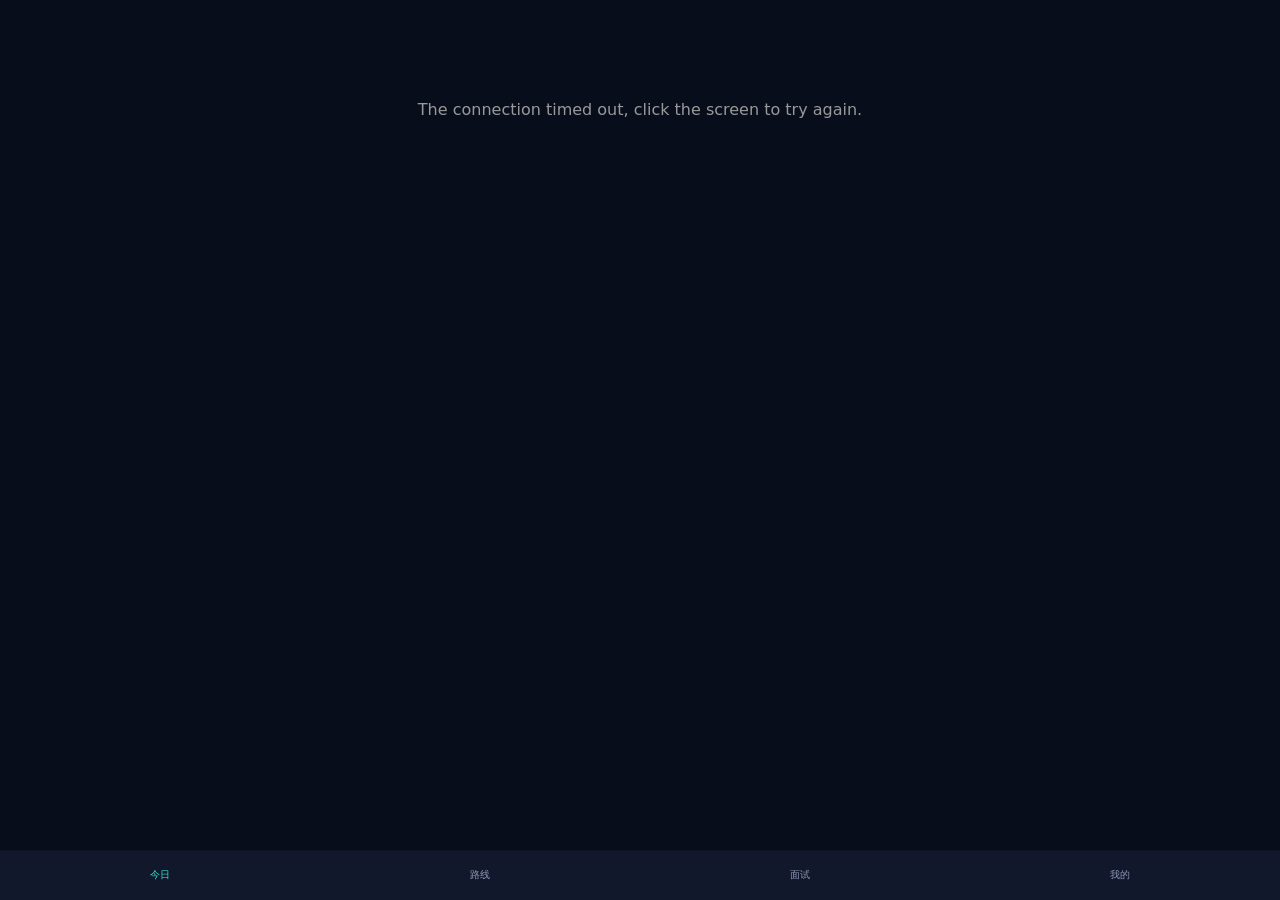
==== index.html @ 215609a8 "Add files via upload" ====
<!doctype html>
<html lang="zh-CN">
<head>
  <link rel="stylesheet" href="./assets/uni.9848b6a9.css">

  <meta charset="UTF-8" />
  <meta name="viewport" content="width=device-width,initial-scale=1,viewport-fit=cover" />
  <meta name="theme-color" content="#080d1b" />
  <meta name="apple-mobile-web-app-capable" content="yes" />
  <meta name="apple-mobile-web-app-status-bar-style" content="black-translucent" />
  <meta name="apple-mobile-web-app-title" content="RiskQuest" />
  <link rel="manifest" href="./manifest.webmanifest" />
  <link rel="apple-touch-icon" href="./icons/icon-192.svg" />
  <title>RiskQuest 风控求职训练营</title>
  <script type="module" crossorigin src="./assets/index-y1CuYjRy.js"></script>
  <link rel="stylesheet" crossorigin href="./assets/index-BCGZ7Hfs.css">
</head>
<body><div id="app"></div></body>
</html>
---- assets/uni.9848b6a9.css ----
uni-button{position:relative;display:block;margin-left:auto;margin-right:auto;padding-left:14px;padding-right:14px;box-sizing:border-box;font-size:18px;text-align:center;text-decoration:none;line-height:2.55555556;border-radius:5px;-webkit-tap-highlight-color:transparent;overflow:hidden;color:#000;background-color:#f8f8f8;cursor:pointer}uni-button[hidden]{display:none!important}uni-button:after{content:" ";width:200%;height:200%;position:absolute;top:0;left:0;border:1px solid rgba(0,0,0,.2);transform:scale(.5);transform-origin:0 0;box-sizing:border-box;border-radius:10px}uni-button[native]{padding-left:0;padding-right:0}uni-button[native] .uni-button-cover-view-wrapper{border:inherit;border-color:inherit;border-radius:inherit;background-color:inherit}uni-button[native] .uni-button-cover-view-inner{padding-left:14px;padding-right:14px}uni-button uni-cover-view{line-height:inherit;white-space:inherit}uni-button[type=default]{color:#000;background-color:#f8f8f8}uni-button[type=primary]{color:#fff;background-color:#007aff}uni-button[type=warn]{color:#fff;background-color:#e64340}uni-button[disabled]{color:rgba(255,255,255,.6);cursor:not-allowed}uni-button[disabled][type=default],uni-button[disabled]:not([type]){color:rgba(0,0,0,.3);background-color:#f7f7f7}uni-button[disabled][type=primary]{background-color:rgba(0,122,255,.6)}uni-button[disabled][type=warn]{background-color:#ec8b89}uni-button[type=primary][plain]{color:#007aff;border:1px solid #007aff;background-color:transparent}uni-button[type=primary][plain][disabled]{color:rgba(0,0,0,.2);border-color:rgba(0,0,0,.2)}uni-button[type=primary][plain]:after{border-width:0}uni-button[type=default][plain]{color:#353535;border:1px solid #353535;background-color:transparent}uni-button[type=default][plain][disabled]{color:rgba(0,0,0,.2);border-color:rgba(0,0,0,.2)}uni-button[type=default][plain]:after{border-width:0}uni-button[plain]{color:#353535;border:1px solid #353535;background-color:transparent}uni-button[plain][disabled]{color:rgba(0,0,0,.2);border-color:rgba(0,0,0,.2)}uni-button[plain]:after{border-width:0}uni-button[plain][native] .uni-button-cover-view-inner{padding:0}uni-button[type=warn][plain]{color:#e64340;border:1px solid #e64340;background-color:transparent}uni-button[type=warn][plain][disabled]{color:rgba(0,0,0,.2);border-color:rgba(0,0,0,.2)}uni-button[type=warn][plain]:after{border-width:0}uni-button[size=mini]{display:inline-block;line-height:2.3;font-size:13px;padding:0 1.34em}uni-button[size=mini][native]{padding:0}uni-button[size=mini][native] .uni-button-cover-view-inner{padding:0 1.34em}uni-button[loading]:not([disabled]){cursor:progress}uni-button[loading]:before{content:" ";display:inline-block;width:18px;height:18px;vertical-align:middle;animation:uni-loading 1s steps(12,end) infinite;background-size:100%}uni-button[loading][type=primary]{color:rgba(255,255,255,.6);background-color:#0062cc}uni-button[loading][type=primary][plain]{color:#007aff;background-color:transparent}uni-button[loading][type=default]{color:rgba(0,0,0,.6);background-color:#dedede}uni-button[loading][type=default][plain]{color:#353535;background-color:transparent}uni-button[loading][type=warn]{color:rgba(255,255,255,.6);background-color:#ce3c39}uni-button[loading][type=warn][plain]{color:#e64340;background-color:transparent}uni-button[loading][native]:before{content:none}.button-hover{color:rgba(0,0,0,.6);background-color:#dedede}.button-hover[plain]{color:rgba(53,53,53,.6);border-color:rgba(53,53,53,.6);background-color:transparent}.button-hover[type=primary]{color:rgba(255,255,255,.6);background-color:#0062cc}.button-hover[type=primary][plain]{color:rgba(0,122,255,.6);border-color:rgba(0,122,255,.6);background-color:transparent}.button-hover[type=default]{color:rgba(0,0,0,.6);background-color:#dedede}.button-hover[type=default][plain]{color:rgba(53,53,53,.6);border-color:rgba(53,53,53,.6);background-color:transparent}.button-hover[type=warn]{color:rgba(255,255,255,.6);background-color:#ce3c39}.button-hover[type=warn][plain]{color:rgba(230,67,64,.6);border-color:rgba(230,67,64,.6);background-color:transparent}.uni-scroll-view-refresher{position:relative;overflow:hidden;flex-shrink:0}.uni-scroll-view-refresher-container{position:absolute;width:100%;bottom:0;display:flex;flex-direction:column-reverse}.uni-scroll-view-refresh{position:absolute;top:0;left:0;right:0;bottom:0;display:flex;flex-direction:row;justify-content:center;align-items:center}.uni-scroll-view-refresh-inner{display:flex;align-items:center;justify-content:center;line-height:0;width:40px;height:40px;border-radius:50%;background-color:#fff;box-shadow:0 1px 6px rgba(0,0,0,.118),0 1px 4px rgba(0,0,0,.118)}.uni-scroll-view-refresh__spinner{transform-origin:center center;animation:uni-scroll-view-refresh-rotate 2s linear infinite}.uni-scroll-view-refresh__spinner>circle{stroke:currentColor;stroke-linecap:round;animation:uni-scroll-view-refresh-dash 2s linear infinite}@keyframes uni-scroll-view-refresh-rotate{0%{transform:rotate(0)}to{transform:rotate(360deg)}}@keyframes uni-scroll-view-refresh-dash{0%{stroke-dasharray:1,200;stroke-dashoffset:0}50%{stroke-dasharray:89,200;stroke-dashoffset:-35px}to{stroke-dasharray:89,200;stroke-dashoffset:-124px}}@keyframes once-show{0%{top:0}}uni-resize-sensor,uni-resize-sensor>div{position:absolute;left:0;top:0;right:0;bottom:0;overflow:hidden}uni-resize-sensor{display:block;z-index:-1;visibility:hidden;animation:once-show 1ms}uni-resize-sensor>div>div{position:absolute;left:0;top:0}uni-resize-sensor>div:first-child>div{width:100000px;height:100000px}uni-resize-sensor>div:last-child>div{width:200%;height:200%}uni-scroll-view{display:block;width:100%}uni-scroll-view[hidden]{display:none}.uni-scroll-view{position:relative;-webkit-overflow-scrolling:touch;width:100%;height:100%;max-height:inherit}.uni-scroll-view-scrollbar-hidden::-webkit-scrollbar{display:none}.uni-scroll-view-scrollbar-hidden{-moz-scrollbars:none;scrollbar-width:none}.uni-scroll-view-content{width:100%;height:100%}uni-text[selectable]{cursor:auto;-webkit-user-select:text;user-select:text}uni-text{white-space:pre-line}uni-textarea{width:300px;height:150px;display:block;position:relative;font-size:16px;line-height:normal;white-space:pre-wrap;word-break:break-all}uni-textarea[hidden]{display:none}.uni-textarea-wrapper,.uni-textarea-placeholder,.uni-textarea-line,.uni-textarea-compute,.uni-textarea-textarea{outline:none;border:none;padding:0;margin:0;text-decoration:inherit}.uni-textarea-wrapper{display:block;position:relative;width:100%;height:100%;min-height:inherit;overflow-y:hidden}.uni-textarea-placeholder,.uni-textarea-line,.uni-textarea-compute,.uni-textarea-textarea{position:absolute;width:100%;height:100%;left:0;top:0;white-space:inherit;word-break:inherit}.uni-textarea-placeholder{color:gray;overflow:hidden}.uni-textarea-line,.uni-textarea-compute{visibility:hidden;height:auto}.uni-textarea-line{width:1em}.uni-textarea-textarea{resize:none;background:none;color:inherit;opacity:1;font:inherit;line-height:inherit;letter-spacing:inherit;text-align:inherit;text-indent:inherit;text-transform:inherit;text-shadow:inherit}.uni-textarea-textarea-fix-margin{width:auto;right:0;margin:0 -3px}.uni-textarea-textarea:disabled{-webkit-text-fill-color:currentcolor}uni-view{display:block}uni-view[hidden]{display:none}uni-toast{position:fixed;top:0;right:0;bottom:0;left:0;z-index:999;display:block;box-sizing:border-box;pointer-events:none;font-size:16px}.uni-sample-toast{position:fixed;z-index:999;top:50%;left:50%;transform:translate(-50%,-50%);text-align:center;max-width:80%}.uni-simple-toast__text{display:inline-block;vertical-align:middle;color:#fff;background-color:rgba(17,17,17,.7);padding:10px 20px;border-radius:5px;font-size:13px;text-align:center;max-width:100%;word-break:break-all;white-space:normal}uni-toast .uni-mask{pointer-events:auto}.uni-toast{position:fixed;z-index:999;width:8em;top:50%;left:50%;transform:translate(-50%,-50%);background:rgba(17,17,17,.7);text-align:center;border-radius:5px;color:#fff}.uni-toast *{box-sizing:border-box}.uni-toast__icon{margin:20px 0 0;width:38px!important;height:38px!important;vertical-align:baseline!important}.uni-icon_toast{margin:15px 0 0}.uni-icon_toast.uni-icon-success-no-circle:before{color:#fff;font-size:55px}.uni-icon_toast.uni-loading{margin:20px 0 0;width:38px;height:38px;vertical-align:baseline}.uni-toast__content{margin:0 0 15px}
---- assets/index-BCGZ7Hfs.css ----
*{margin:0;-webkit-tap-highlight-color:transparent}html,body{-webkit-user-select:none;-moz-user-select:none;user-select:none;width:100%;height:100%}body{overflow-x:hidden;font-size:16px}uni-app,uni-page,uni-page-wrapper,uni-page-body{display:block;box-sizing:border-box;width:100%}uni-page-wrapper{position:relative}#app,uni-app,uni-page,uni-page-wrapper{height:100%}.uni-mask{position:fixed;z-index:999;top:0;right:0;left:0;bottom:0;background:rgba(0,0,0,.5)}.uni-fade-enter-active,.uni-fade-leave-active{transition-duration:.25s;transition-property:opacity;transition-timing-function:ease}.uni-fade-enter-from,.uni-fade-leave-active{opacity:0}.uni-loading,uni-button[loading]:before{background-color:transparent;background-image:url(data:image/svg+xml;base64,\ [base64]);background-repeat:no-repeat}.uni-loading{width:20px;height:20px;display:inline-block;vertical-align:middle;animation:uni-loading 1s steps(12,end) infinite;background-size:100%}@keyframes uni-loading{0%{transform:rotate3d(0,0,1,0)}to{transform:rotate3d(0,0,1,360deg)}}html{--primary-color: #007aff;--UI-BG: #fff;--UI-BG-1: #f7f7f7;--UI-BG-2: #fff;--UI-BG-3: #f7f7f7;--UI-BG-4: #4c4c4c;--UI-BG-5: #fff;--UI-FG: #000;--UI-FG-0: rgba(0, 0, 0, .9);--UI-FG-HALF: rgba(0, 0, 0, .9);--UI-FG-1: rgba(0, 0, 0, .5);--UI-FG-2: rgba(0, 0, 0, .3);--UI-FG-3: rgba(0, 0, 0, .1)}uni-page[data-type] uni-page-body{background-color:transparent}body:after{position:fixed;content:"";left:-1000px;top:-1000px;animation:shadow-preload .1s;animation-delay:3s}@keyframes shadow-preload{0%{background-image:url(https://cdn.dcloud.net.cn/img/shadow-grey.png)}to{background-image:url(https://cdn.dcloud.net.cn/img/shadow-grey.png)}}.uni-async-error{position:absolute;left:0;right:0;top:0;bottom:0;color:#999;padding:100px 10px;text-align:center}.uni-async-loading{box-sizing:border-box;width:100%;padding:50px;text-align:center}.uni-async-loading .uni-loading{width:30px;height:30px}uni-page-head{display:block;box-sizing:border-box}.uni-page-head{position:fixed;left:var(--window-left);right:var(--window-right);height:44px;height:calc(44px + constant(safe-area-inset-top));height:calc(44px + env(safe-area-inset-top));padding:7px 3px;padding-top:calc(7px + constant(safe-area-inset-top));padding-top:calc(7px + env(safe-area-inset-top));display:flex;overflow:hidden;justify-content:space-between;box-sizing:border-box;z-index:998;color:#fff;background-color:#000;transition-property:all}.uni-page-head *{box-sizing:border-box}.uni-page-head .uni-btn-icon{overflow:hidden;min-width:1em;font-style:normal}.uni-page-head-titlePenetrate,.uni-page-head-titlePenetrate .uni-page-head-bd,.uni-page-head-titlePenetrate .uni-page-head-bd *{pointer-events:none}.uni-page-head-titlePenetrate *{pointer-events:auto}.uni-page-head.uni-page-head-transparent .uni-page-head-ft>div{justify-content:center}.uni-page-head~.uni-placeholder{width:100%;height:44px;height:calc(44px + constant(safe-area-inset-top));height:calc(44px + env(safe-area-inset-top))}.uni-placeholder-titlePenetrate{pointer-events:none}.uni-page-head-hd{display:flex;align-items:center;font-size:16px}.uni-page-head-bd{position:absolute;left:70px;right:70px;min-width:0;-webkit-user-select:auto;-moz-user-select:auto;user-select:auto}.uni-page-head-btn{position:relative;width:auto;margin:0 2px;word-break:keep-all;white-space:pre;cursor:pointer;font-size:0px}.uni-page-head-transparent .uni-page-head-btn{display:flex;align-items:center;width:32px;height:32px;border-radius:50%;background-color:rgba(0,0,0,.5)}.uni-page-head-btn-red-dot:after{content:attr(badge-text);position:absolute;right:0;top:0;background-color:red;color:#fff;width:18px;height:18px;line-height:18px;border-radius:18px;overflow:hidden;transform:scale(.5) translate(40%,-40%);transform-origin:100% 0}.uni-page-head-btn-red-dot[badge-text]:after{font-size:12px;width:auto;min-width:18px;max-width:42px;text-align:center;padding:0 3px;transform:scale(.7) translate(40%,-40%)}.uni-page-head-btn-select svg{vertical-align:middle;margin-left:2px;transform:rotate(270deg) scale(.8)}.uni-page-head-search{position:relative;display:flex;flex:1;margin:0 2px;line-height:30px;font-size:15px}.uni-page-head-search-input{width:100%;height:100%;padding-left:34px;text-align:left}.uni-page-head-search-input .uni-input-input:disabled{pointer-events:none}.uni-page-head-search-placeholder{position:absolute;max-width:100%;height:100%;padding-left:34px;overflow:hidden;word-break:keep-all;white-space:pre}.uni-page-head-search-placeholder-right{right:0}.uni-page-head-search-placeholder-center{left:50%;transform:translate(-50%)}.uni-page-head-search-icon{position:absolute;top:0;left:2px;width:30px;height:30px;display:flex;justify-content:center;align-items:center}.uni-page-head-ft{display:flex;align-items:center;flex-direction:row-reverse;font-size:13px}.uni-page-head__title{font-weight:700;font-size:16px;line-height:30px;text-align:center;overflow:hidden;white-space:nowrap;text-overflow:ellipsis}.uni-page-head__title .uni-loading{width:16px;height:16px;margin-top:-3px}.uni-page-head__title .uni-page-head__title_image{width:auto;height:26px;vertical-align:middle}.uni-page-head-shadow{overflow:visible}.uni-page-head-shadow:after{content:"";position:absolute;left:0;right:0;top:100%;height:5px;background-size:100% 100%}uni-page-head[uni-page-head-type=default]~uni-page-wrapper{height:calc(100% - 44px);height:calc(100% - 44px - constant(safe-area-inset-top));height:calc(100% - 44px - env(safe-area-inset-top))}.uni-page-head-shadow-grey:after{background-image:url(https://cdn.dcloud.net.cn/img/shadow-grey.png)}.uni-page-head-shadow-blue:after{background-image:url(https://cdn.dcloud.net.cn/img/shadow-blue.png)}.uni-page-head-shadow-green:after{background-image:url(https://cdn.dcloud.net.cn/img/shadow-green.png)}.uni-page-head-shadow-orange:after{background-image:url(https://cdn.dcloud.net.cn/img/shadow-orange.png)}.uni-page-head-shadow-red:after{background-image:url(https://cdn.dcloud.net.cn/img/shadow-red.png)}.uni-page-head-shadow-yellow:after{background-image:url(https://cdn.dcloud.net.cn/img/shadow-yellow.png)}uni-tabbar{display:block;box-sizing:border-box;width:100%;z-index:998}.uni-tabbar{display:flex;z-index:998;box-sizing:border-box}.uni-tabbar-top,.uni-tabbar-bottom,.uni-tabbar-top .uni-tabbar,.uni-tabbar-bottom .uni-tabbar{position:fixed;left:var(--window-left);right:var(--window-right)}.uni-app--showlayout+.uni-tabbar-top,.uni-app--showlayout+.uni-tabbar-bottom,.uni-app--showlayout+.uni-tabbar-top .uni-tabbar,.uni-app--showlayout+.uni-tabbar-bottom .uni-tabbar{left:var(--window-margin);right:var(--window-margin)}.uni-tabbar-bottom .uni-tabbar{bottom:0;padding-bottom:0;padding-bottom:constant(safe-area-inset-bottom);padding-bottom:env(safe-area-inset-bottom)}.uni-tabbar~.uni-placeholder{width:100%;margin-bottom:0;margin-bottom:constant(safe-area-inset-bottom);margin-bottom:env(safe-area-inset-bottom)}.uni-tabbar *{box-sizing:border-box}.uni-tabbar__item{display:flex;justify-content:center;align-items:center;flex-direction:column;flex:1;font-size:0;text-align:center;-webkit-tap-highlight-color:rgba(0,0,0,0)}.uni-tabbar__bd{position:relative;display:flex;flex-direction:column;align-items:center;justify-content:center;cursor:pointer}.uni-tabbar__icon{position:relative;display:inline-block;margin-top:5px}.uni-tabbar__icon.uni-tabbar__icon__diff{margin-top:0;width:34px;height:34px}.uni-tabbar__icon img{width:100%;height:100%}.uni-tabbar__iconfont{font-family:UniTabbarIconFont}.uni-tabbar__label{position:relative;text-align:center;font-size:10px}.uni-tabbar-border{position:absolute;left:0;top:0;width:100%;height:1px;transform:scaleY(.5)}.uni-tabbar__reddot{position:absolute;top:2px;right:0;width:12px;height:12px;border-radius:50%;background-color:#f43530;color:#fff;transform:translate(40%)}.uni-tabbar__badge{width:auto;height:16px;line-height:16px;border-radius:16px;min-width:16px;padding:0 2px;font-size:12px;text-align:center;white-space:nowrap}.uni-tabbar__mid{display:flex;justify-content:center;position:absolute;bottom:0;background-size:100% 100%}.uni-app--showtabbar uni-page-wrapper{display:block;height:calc(100% - var(--tab-bar-height));height:calc(100% - var(--tab-bar-height) - constant(safe-area-inset-bottom));height:calc(100% - var(--tab-bar-height) - env(safe-area-inset-bottom))}uni-page[data-type] uni-page-wrapper{height:100%}.uni-app--showtabbar uni-page-wrapper:after{content:"";display:block;width:100%;height:var(--tab-bar-height);height:calc(var(--tab-bar-height) + constant(safe-area-inset-bottom));height:calc(var(--tab-bar-height) + env(safe-area-inset-bottom))}.uni-app--showtabbar uni-page-head[uni-page-head-type=default]~uni-page-wrapper{height:calc(100% - 44px - var(--tab-bar-height));height:calc(100% - 44px - constant(safe-area-inset-top) - var(--tab-bar-height) - constant(safe-area-inset-bottom));height:calc(100% - 44px - env(safe-area-inset-top) - var(--tab-bar-height) - env(safe-area-inset-bottom))}uni-page-body{background:#080d1b;color:#f5f7ff;font-family:system-ui,-apple-system,PingFang SC,sans-serif}body{background:#080d1b}.page{min-height:100vh;padding:1rem .875rem 5rem;background:radial-gradient(circle at 90% 0,rgba(89,123,255,.2),transparent 35%),#080d1b}.safe-top{height:env(safe-area-inset-top)}.eyebrow{font-size:.625rem;letter-spacing:.09375rem;color:#35e6d2;font-weight:700}.title{font-size:1.625rem;line-height:1.18;font-weight:800;margin:.5625rem 0}.muted{color:#8f9ab8;font-size:.75rem;line-height:1.7}.card{background:#11182b;border:1px solid rgba(255,255,255,.08);border-radius:1rem;padding:.9375rem}.btn{height:2.75rem;line-height:2.75rem;border-radius:.75rem;background:#35e6d2;color:#071218;font-size:.875rem;font-weight:800;border:0}.btn:after{border:0}.btn.secondary{background:#1a233a;color:#fff}.row{display:flex;align-items:center}.between{justify-content:space-between}.pill{display:inline-flex;padding:.25rem .5rem;border-radius:3.09375rem;background:rgba(53,230,210,.1);color:#35e6d2;font-size:.59375rem}.progress{height:.28125rem;background:#263049;border-radius:.625rem;overflow:hidden}.progress uni-view{height:100%;background:linear-gradient(90deg,#597bff,#35e6d2)}
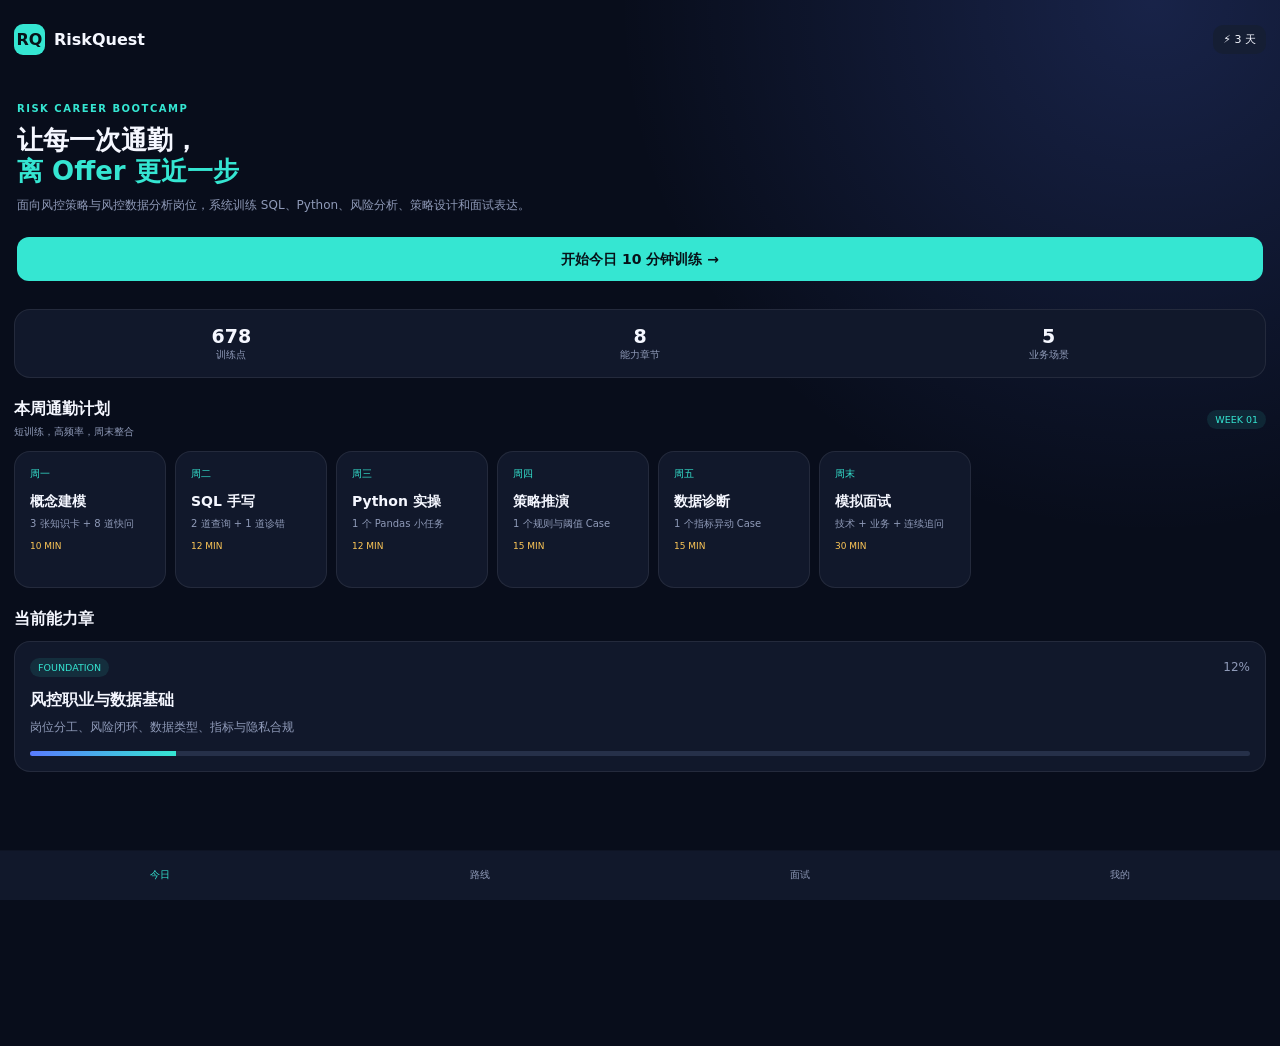
==== commit 212c5fdf: "Add files via upload" ====
--- a/index.html
+++ b/index.html
@@ -1,8 +1,6 @@
 <!doctype html>
 <html lang="zh-CN">
 <head>
-  <link rel="stylesheet" href="./assets/uni.9848b6a9.css">
-
   <meta charset="UTF-8" />
   <meta name="viewport" content="width=device-width,initial-scale=1,viewport-fit=cover" />
   <meta name="theme-color" content="#080d1b" />
@@ -12,8 +10,8 @@
   <link rel="manifest" href="./manifest.webmanifest" />
   <link rel="apple-touch-icon" href="./icons/icon-192.svg" />
   <title>RiskQuest 风控求职训练营</title>
-  <script type="module" crossorigin src="./assets/index-y1CuYjRy.js"></script>
-  <link rel="stylesheet" crossorigin href="./assets/index-BCGZ7Hfs.css">
+  <script type="module" crossorigin src="./assets/app-BZB0glvM.js"></script>
+  <link rel="stylesheet" crossorigin href="./assets/style-DYaC8mdO.css">
 </head>
 <body><div id="app"></div></body>
 </html>
--- a/assets/style-DYaC8mdO.css
+++ b/assets/style-DYaC8mdO.css
@@ -0,0 +1 @@
+uni-toast{position:fixed;top:0;right:0;bottom:0;left:0;z-index:999;display:block;box-sizing:border-box;pointer-events:none;font-size:16px}.uni-sample-toast{position:fixed;z-index:999;top:50%;left:50%;transform:translate(-50%,-50%);text-align:center;max-width:80%}.uni-simple-toast__text{display:inline-block;vertical-align:middle;color:#fff;background-color:rgba(17,17,17,.7);padding:10px 20px;border-radius:5px;font-size:13px;text-align:center;max-width:100%;word-break:break-all;white-space:normal}uni-toast .uni-mask{pointer-events:auto}.uni-toast{position:fixed;z-index:999;width:8em;top:50%;left:50%;transform:translate(-50%,-50%);background:rgba(17,17,17,.7);text-align:center;border-radius:5px;color:#fff}.uni-toast *{box-sizing:border-box}.uni-toast__icon{margin:20px 0 0;width:38px!important;height:38px!important;vertical-align:baseline!important}.uni-icon_toast{margin:15px 0 0}.uni-icon_toast.uni-icon-success-no-circle:before{color:#fff;font-size:55px}.uni-icon_toast.uni-loading{margin:20px 0 0;width:38px;height:38px;vertical-align:baseline}.uni-toast__content{margin:0 0 15px}*{margin:0;-webkit-tap-highlight-color:transparent}html,body{-webkit-user-select:none;-moz-user-select:none;user-select:none;width:100%;height:100%}body{overflow-x:hidden;font-size:16px}uni-app,uni-page,uni-page-wrapper,uni-page-body{display:block;box-sizing:border-box;width:100%}uni-page-wrapper{position:relative}#app,uni-app,uni-page,uni-page-wrapper{height:100%}.uni-mask{position:fixed;z-index:999;top:0;right:0;left:0;bottom:0;background:rgba(0,0,0,.5)}.uni-fade-enter-active,.uni-fade-leave-active{transition-duration:.25s;transition-property:opacity;transition-timing-function:ease}.uni-fade-enter-from,.uni-fade-leave-active{opacity:0}.uni-loading,uni-button[loading]:before{background-color:transparent;background-image:url(data:image/svg+xml;base64,\ [base64]);background-repeat:no-repeat}.uni-loading{width:20px;height:20px;display:inline-block;vertical-align:middle;animation:uni-loading 1s steps(12,end) infinite;background-size:100%}@keyframes uni-loading{0%{transform:rotate3d(0,0,1,0)}to{transform:rotate3d(0,0,1,360deg)}}html{--primary-color: #007aff;--UI-BG: #fff;--UI-BG-1: #f7f7f7;--UI-BG-2: #fff;--UI-BG-3: #f7f7f7;--UI-BG-4: #4c4c4c;--UI-BG-5: #fff;--UI-FG: #000;--UI-FG-0: rgba(0, 0, 0, .9);--UI-FG-HALF: rgba(0, 0, 0, .9);--UI-FG-1: rgba(0, 0, 0, .5);--UI-FG-2: rgba(0, 0, 0, .3);--UI-FG-3: rgba(0, 0, 0, .1)}uni-page[data-type] uni-page-body{background-color:transparent}body:after{position:fixed;content:"";left:-1000px;top:-1000px;animation:shadow-preload .1s;animation-delay:3s}@keyframes shadow-preload{0%{background-image:url(https://cdn.dcloud.net.cn/img/shadow-grey.png)}to{background-image:url(https://cdn.dcloud.net.cn/img/shadow-grey.png)}}.uni-async-error{position:absolute;left:0;right:0;top:0;bottom:0;color:#999;padding:100px 10px;text-align:center}.uni-async-loading{box-sizing:border-box;width:100%;padding:50px;text-align:center}.uni-async-loading .uni-loading{width:30px;height:30px}uni-page-head{display:block;box-sizing:border-box}.uni-page-head{position:fixed;left:var(--window-left);right:var(--window-right);height:44px;height:calc(44px + constant(safe-area-inset-top));height:calc(44px + env(safe-area-inset-top));padding:7px 3px;padding-top:calc(7px + constant(safe-area-inset-top));padding-top:calc(7px + env(safe-area-inset-top));display:flex;overflow:hidden;justify-content:space-between;box-sizing:border-box;z-index:998;color:#fff;background-color:#000;transition-property:all}.uni-page-head *{box-sizing:border-box}.uni-page-head .uni-btn-icon{overflow:hidden;min-width:1em;font-style:normal}.uni-page-head-titlePenetrate,.uni-page-head-titlePenetrate .uni-page-head-bd,.uni-page-head-titlePenetrate .uni-page-head-bd *{pointer-events:none}.uni-page-head-titlePenetrate *{pointer-events:auto}.uni-page-head.uni-page-head-transparent .uni-page-head-ft>div{justify-content:center}.uni-page-head~.uni-placeholder{width:100%;height:44px;height:calc(44px + constant(safe-area-inset-top));height:calc(44px + env(safe-area-inset-top))}.uni-placeholder-titlePenetrate{pointer-events:none}.uni-page-head-hd{display:flex;align-items:center;font-size:16px}.uni-page-head-bd{position:absolute;left:70px;right:70px;min-width:0;-webkit-user-select:auto;-moz-user-select:auto;user-select:auto}.uni-page-head-btn{position:relative;width:auto;margin:0 2px;word-break:keep-all;white-space:pre;cursor:pointer;font-size:0px}.uni-page-head-transparent .uni-page-head-btn{display:flex;align-items:center;width:32px;height:32px;border-radius:50%;background-color:rgba(0,0,0,.5)}.uni-page-head-btn-red-dot:after{content:attr(badge-text);position:absolute;right:0;top:0;background-color:red;color:#fff;width:18px;height:18px;line-height:18px;border-radius:18px;overflow:hidden;transform:scale(.5) translate(40%,-40%);transform-origin:100% 0}.uni-page-head-btn-red-dot[badge-text]:after{font-size:12px;width:auto;min-width:18px;max-width:42px;text-align:center;padding:0 3px;transform:scale(.7) translate(40%,-40%)}.uni-page-head-btn-select svg{vertical-align:middle;margin-left:2px;transform:rotate(270deg) scale(.8)}.uni-page-head-search{position:relative;display:flex;flex:1;margin:0 2px;line-height:30px;font-size:15px}.uni-page-head-search-input{width:100%;height:100%;padding-left:34px;text-align:left}.uni-page-head-search-input .uni-input-input:disabled{pointer-events:none}.uni-page-head-search-placeholder{position:absolute;max-width:100%;height:100%;padding-left:34px;overflow:hidden;word-break:keep-all;white-space:pre}.uni-page-head-search-placeholder-right{right:0}.uni-page-head-search-placeholder-center{left:50%;transform:translate(-50%)}.uni-page-head-search-icon{position:absolute;top:0;left:2px;width:30px;height:30px;display:flex;justify-content:center;align-items:center}.uni-page-head-ft{display:flex;align-items:center;flex-direction:row-reverse;font-size:13px}.uni-page-head__title{font-weight:700;font-size:16px;line-height:30px;text-align:center;overflow:hidden;white-space:nowrap;text-overflow:ellipsis}.uni-page-head__title .uni-loading{width:16px;height:16px;margin-top:-3px}.uni-page-head__title .uni-page-head__title_image{width:auto;height:26px;vertical-align:middle}.uni-page-head-shadow{overflow:visible}.uni-page-head-shadow:after{content:"";position:absolute;left:0;right:0;top:100%;height:5px;background-size:100% 100%}uni-page-head[uni-page-head-type=default]~uni-page-wrapper{height:calc(100% - 44px);height:calc(100% - 44px - constant(safe-area-inset-top));height:calc(100% - 44px - env(safe-area-inset-top))}.uni-page-head-shadow-grey:after{background-image:url(https://cdn.dcloud.net.cn/img/shadow-grey.png)}.uni-page-head-shadow-blue:after{background-image:url(https://cdn.dcloud.net.cn/img/shadow-blue.png)}.uni-page-head-shadow-green:after{background-image:url(https://cdn.dcloud.net.cn/img/shadow-green.png)}.uni-page-head-shadow-orange:after{background-image:url(https://cdn.dcloud.net.cn/img/shadow-orange.png)}.uni-page-head-shadow-red:after{background-image:url(https://cdn.dcloud.net.cn/img/shadow-red.png)}.uni-page-head-shadow-yellow:after{background-image:url(https://cdn.dcloud.net.cn/img/shadow-yellow.png)}uni-tabbar{display:block;box-sizing:border-box;width:100%;z-index:998}.uni-tabbar{display:flex;z-index:998;box-sizing:border-box}.uni-tabbar-top,.uni-tabbar-bottom,.uni-tabbar-top .uni-tabbar,.uni-tabbar-bottom .uni-tabbar{position:fixed;left:var(--window-left);right:var(--window-right)}.uni-app--showlayout+.uni-tabbar-top,.uni-app--showlayout+.uni-tabbar-bottom,.uni-app--showlayout+.uni-tabbar-top .uni-tabbar,.uni-app--showlayout+.uni-tabbar-bottom .uni-tabbar{left:var(--window-margin);right:var(--window-margin)}.uni-tabbar-bottom .uni-tabbar{bottom:0;padding-bottom:0;padding-bottom:constant(safe-area-inset-bottom);padding-bottom:env(safe-area-inset-bottom)}.uni-tabbar~.uni-placeholder{width:100%;margin-bottom:0;margin-bottom:constant(safe-area-inset-bottom);margin-bottom:env(safe-area-inset-bottom)}.uni-tabbar *{box-sizing:border-box}.uni-tabbar__item{display:flex;justify-content:center;align-items:center;flex-direction:column;flex:1;font-size:0;text-align:center;-webkit-tap-highlight-color:rgba(0,0,0,0)}.uni-tabbar__bd{position:relative;display:flex;flex-direction:column;align-items:center;justify-content:center;cursor:pointer}.uni-tabbar__icon{position:relative;display:inline-block;margin-top:5px}.uni-tabbar__icon.uni-tabbar__icon__diff{margin-top:0;width:34px;height:34px}.uni-tabbar__icon img{width:100%;height:100%}.uni-tabbar__iconfont{font-family:UniTabbarIconFont}.uni-tabbar__label{position:relative;text-align:center;font-size:10px}.uni-tabbar-border{position:absolute;left:0;top:0;width:100%;height:1px;transform:scaleY(.5)}.uni-tabbar__reddot{position:absolute;top:2px;right:0;width:12px;height:12px;border-radius:50%;background-color:#f43530;color:#fff;transform:translate(40%)}.uni-tabbar__badge{width:auto;height:16px;line-height:16px;border-radius:16px;min-width:16px;padding:0 2px;font-size:12px;text-align:center;white-space:nowrap}.uni-tabbar__mid{display:flex;justify-content:center;position:absolute;bottom:0;background-size:100% 100%}.uni-app--showtabbar uni-page-wrapper{display:block;height:calc(100% - var(--tab-bar-height));height:calc(100% - var(--tab-bar-height) - constant(safe-area-inset-bottom));height:calc(100% - var(--tab-bar-height) - env(safe-area-inset-bottom))}uni-page[data-type] uni-page-wrapper{height:100%}.uni-app--showtabbar uni-page-wrapper:after{content:"";display:block;width:100%;height:var(--tab-bar-height);height:calc(var(--tab-bar-height) + constant(safe-area-inset-bottom));height:calc(var(--tab-bar-height) + env(safe-area-inset-bottom))}.uni-app--showtabbar uni-page-head[uni-page-head-type=default]~uni-page-wrapper{height:calc(100% - 44px - var(--tab-bar-height));height:calc(100% - 44px - constant(safe-area-inset-top) - var(--tab-bar-height) - constant(safe-area-inset-bottom));height:calc(100% - 44px - env(safe-area-inset-top) - var(--tab-bar-height) - env(safe-area-inset-bottom))}uni-page-body{background:#080d1b;color:#f5f7ff;font-family:system-ui,-apple-system,PingFang SC,sans-serif}body{background:#080d1b}.page{min-height:100vh;padding:1rem .875rem 5rem;background:radial-gradient(circle at 90% 0,rgba(89,123,255,.2),transparent 35%),#080d1b}.safe-top{height:env(safe-area-inset-top)}.eyebrow{font-size:.625rem;letter-spacing:.09375rem;color:#35e6d2;font-weight:700}.title{font-size:1.625rem;line-height:1.18;font-weight:800;margin:.5625rem 0}.muted{color:#8f9ab8;font-size:.75rem;line-height:1.7}.card{background:#11182b;border:1px solid rgba(255,255,255,.08);border-radius:1rem;padding:.9375rem}.btn{height:2.75rem;line-height:2.75rem;border-radius:.75rem;background:#35e6d2;color:#071218;font-size:.875rem;font-weight:800;border:0}.btn:after{border:0}.btn.secondary{background:#1a233a;color:#fff}.row{display:flex;align-items:center}.between{justify-content:space-between}.pill{display:inline-flex;padding:.25rem .5rem;border-radius:3.09375rem;background:rgba(53,230,210,.1);color:#35e6d2;font-size:.59375rem}.progress{height:.28125rem;background:#263049;border-radius:.625rem;overflow:hidden}.progress uni-view{height:100%;background:linear-gradient(90deg,#597bff,#35e6d2)}uni-view{display:block}uni-view[hidden]{display:none}uni-text[selectable]{cursor:auto;-webkit-user-select:text;-moz-user-select:text;user-select:text}uni-text{white-space:pre-line}uni-button{position:relative;display:block;margin-left:auto;margin-right:auto;padding-left:14px;padding-right:14px;box-sizing:border-box;font-size:18px;text-align:center;text-decoration:none;line-height:2.55555556;border-radius:5px;-webkit-tap-highlight-color:transparent;overflow:hidden;color:#000;background-color:#f8f8f8;cursor:pointer}uni-button[hidden]{display:none!important}uni-button:after{content:" ";width:200%;height:200%;position:absolute;top:0;left:0;border:1px solid rgba(0,0,0,.2);transform:scale(.5);transform-origin:0 0;box-sizing:border-box;border-radius:10px}uni-button[native]{padding-left:0;padding-right:0}uni-button[native] .uni-button-cover-view-wrapper{border:inherit;border-color:inherit;border-radius:inherit;background-color:inherit}uni-button[native] .uni-button-cover-view-inner{padding-left:14px;padding-right:14px}uni-button uni-cover-view{line-height:inherit;white-space:inherit}uni-button[type=default]{color:#000;background-color:#f8f8f8}uni-button[type=primary]{color:#fff;background-color:#007aff}uni-button[type=warn]{color:#fff;background-color:#e64340}uni-button[disabled]{color:rgba(255,255,255,.6);cursor:not-allowed}uni-button[disabled][type=default],uni-button[disabled]:not([type]){color:rgba(0,0,0,.3);background-color:#f7f7f7}uni-button[disabled][type=primary]{background-color:rgba(0,122,255,.6)}uni-button[disabled][type=warn]{background-color:#ec8b89}uni-button[type=primary][plain]{color:#007aff;border:1px solid #007aff;background-color:transparent}uni-button[type=primary][plain][disabled]{color:rgba(0,0,0,.2);border-color:rgba(0,0,0,.2)}uni-button[type=primary][plain]:after{border-width:0}uni-button[type=default][plain]{color:#353535;border:1px solid #353535;background-color:transparent}uni-button[type=default][plain][disabled]{color:rgba(0,0,0,.2);border-color:rgba(0,0,0,.2)}uni-button[type=default][plain]:after{border-width:0}uni-button[plain]{color:#353535;border:1px solid #353535;background-color:transparent}uni-button[plain][disabled]{color:rgba(0,0,0,.2);border-color:rgba(0,0,0,.2)}uni-button[plain]:after{border-width:0}uni-button[plain][native] .uni-button-cover-view-inner{padding:0}uni-button[type=warn][plain]{color:#e64340;border:1px solid #e64340;background-color:transparent}uni-button[type=warn][plain][disabled]{color:rgba(0,0,0,.2);border-color:rgba(0,0,0,.2)}uni-button[type=warn][plain]:after{border-width:0}uni-button[size=mini]{display:inline-block;line-height:2.3;font-size:13px;padding:0 1.34em}uni-button[size=mini][native]{padding:0}uni-button[size=mini][native] .uni-button-cover-view-inner{padding:0 1.34em}uni-button[loading]:not([disabled]){cursor:progress}uni-button[loading]:before{content:" ";display:inline-block;width:18px;height:18px;vertical-align:middle;animation:uni-loading 1s steps(12,end) infinite;background-size:100%}uni-button[loading][type=primary]{color:rgba(255,255,255,.6);background-color:#0062cc}uni-button[loading][type=primary][plain]{color:#007aff;background-color:transparent}uni-button[loading][type=default]{color:rgba(0,0,0,.6);background-color:#dedede}uni-button[loading][type=default][plain]{color:#353535;background-color:transparent}uni-button[loading][type=warn]{color:rgba(255,255,255,.6);background-color:#ce3c39}uni-button[loading][type=warn][plain]{color:#e64340;background-color:transparent}uni-button[loading][native]:before{content:none}.button-hover{color:rgba(0,0,0,.6);background-color:#dedede}.button-hover[plain]{color:rgba(53,53,53,.6);border-color:rgba(53,53,53,.6);background-color:transparent}.button-hover[type=primary]{color:rgba(255,255,255,.6);background-color:#0062cc}.button-hover[type=primary][plain]{color:rgba(0,122,255,.6);border-color:rgba(0,122,255,.6);background-color:transparent}.button-hover[type=default]{color:rgba(0,0,0,.6);background-color:#dedede}.button-hover[type=default][plain]{color:rgba(53,53,53,.6);border-color:rgba(53,53,53,.6);background-color:transparent}.button-hover[type=warn]{color:rgba(255,255,255,.6);background-color:#ce3c39}.button-hover[type=warn][plain]{color:rgba(230,67,64,.6);border-color:rgba(230,67,64,.6);background-color:transparent}uni-scroll-view{display:block;width:100%}uni-scroll-view[hidden]{display:none}.uni-scroll-view{position:relative;-webkit-overflow-scrolling:touch;width:100%;height:100%;max-height:inherit}.uni-scroll-view-scrollbar-hidden::-webkit-scrollbar{display:none}.uni-scroll-view-scrollbar-hidden{-moz-scrollbars:none;scrollbar-width:none}.uni-scroll-view-content{width:100%;height:100%}.uni-scroll-view-refresher{position:relative;overflow:hidden;flex-shrink:0}.uni-scroll-view-refresher-container{position:absolute;width:100%;bottom:0;display:flex;flex-direction:column-reverse}.uni-scroll-view-refresh{position:absolute;top:0;left:0;right:0;bottom:0;display:flex;flex-direction:row;justify-content:center;align-items:center}.uni-scroll-view-refresh-inner{display:flex;align-items:center;justify-content:center;line-height:0;width:40px;height:40px;border-radius:50%;background-color:#fff;box-shadow:0 1px 6px rgba(0,0,0,.118),0 1px 4px rgba(0,0,0,.118)}.uni-scroll-view-refresh__spinner{transform-origin:center center;animation:uni-scroll-view-refresh-rotate 2s linear infinite}.uni-scroll-view-refresh__spinner>circle{stroke:currentColor;stroke-linecap:round;animation:uni-scroll-view-refresh-dash 2s linear infinite}@keyframes uni-scroll-view-refresh-rotate{0%{transform:rotate(0)}to{transform:rotate(360deg)}}@keyframes uni-scroll-view-refresh-dash{0%{stroke-dasharray:1,200;stroke-dashoffset:0}50%{stroke-dasharray:89,200;stroke-dashoffset:-35px}to{stroke-dasharray:89,200;stroke-dashoffset:-124px}}.top[data-v-c6ea2d5a]{height:2.875rem}.logo[data-v-c6ea2d5a]{display:inline-flex;width:1.9375rem;height:1.9375rem;border-radius:.5625rem;background:#35e6d2;color:#071218;align-items:center;justify-content:center;font-weight:900}.brand[data-v-c6ea2d5a]{margin-left:.5625rem;font-weight:800}.streak[data-v-c6ea2d5a]{background:#151e34;padding:.4375rem .625rem;border-radius:.625rem;font-size:.6875rem}.hero[data-v-c6ea2d5a]{padding:2.1875rem .1875rem 1.1875rem}.title uni-text[data-v-c6ea2d5a]{color:#35e6d2}.start[data-v-c6ea2d5a]{margin:1.3125rem 0 0}.summary[data-v-c6ea2d5a]{margin:.5625rem 0 1.3125rem;text-align:center}.summary>uni-view[data-v-c6ea2d5a]{width:33%}.num[data-v-c6ea2d5a],.label[data-v-c6ea2d5a]{display:block}.num[data-v-c6ea2d5a]{font-size:1.1875rem;font-weight:800}.label[data-v-c6ea2d5a]{font-size:.59375rem;color:#8f9ab8;margin-top:.15625rem}.section[data-v-c6ea2d5a]{margin:1.3125rem 0 .6875rem}.heading[data-v-c6ea2d5a]{font-size:1rem;font-weight:800;display:block}.section .muted[data-v-c6ea2d5a]{font-size:.625rem}.rhythm[data-v-c6ea2d5a]{width:100%}.rhythm-row[data-v-c6ea2d5a]{display:flex;gap:.5625rem;width:-moz-max-content;width:max-content}.day[data-v-c6ea2d5a]{width:7.5rem;min-height:6.5625rem}.day uni-text[data-v-c6ea2d5a]{display:block}.dayname[data-v-c6ea2d5a]{color:#35e6d2;font-size:.625rem}.task[data-v-c6ea2d5a]{font-size:.875rem;font-weight:800;margin:.75rem 0 .3125rem}.detail[data-v-c6ea2d5a]{font-size:.625rem;color:#8f9ab8;line-height:1.5}.time[data-v-c6ea2d5a]{font-size:.5625rem;color:#ffc857;margin-top:.625rem}.track-title[data-v-c6ea2d5a]{display:block;font-size:.96875rem;font-weight:800;margin:.75rem 0 .3125rem}.track .progress[data-v-c6ea2d5a]{margin-top:.875rem}.rule[data-v-0a9864ae]{display:flex;justify-content:space-between;margin:1.1875rem 0}.step[data-v-0a9864ae]{text-align:center;font-size:.59375rem;color:#8f9ab8}.step uni-text[data-v-0a9864ae]{display:flex;margin:0 auto .375rem;width:1.40625rem;height:1.40625rem;align-items:center;justify-content:center;border-radius:50%;background:#202a45;color:#35e6d2}.tracks[data-v-0a9864ae]{display:flex;flex-direction:column;gap:.625rem}.track[data-v-0a9864ae]{display:flex;gap:.6875rem}.locked[data-v-0a9864ae]{opacity:.45}.icon[data-v-0a9864ae]{flex:none;width:2.4375rem;height:2.4375rem;border-radius:.6875rem;background:#35e6d2;color:#071218;font-weight:900;display:flex;align-items:center;justify-content:center}.copy[data-v-0a9864ae]{flex:1;min-width:0}.code[data-v-0a9864ae],.count[data-v-0a9864ae]{font-size:.5625rem;color:#35e6d2}.name[data-v-0a9864ae]{display:block;font-size:.90625rem;font-weight:800;margin:.40625rem 0}.desc[data-v-0a9864ae]{font-size:.65625rem;color:#8f9ab8;line-height:1.5}.pills[data-v-0a9864ae]{display:flex;flex-wrap:wrap;gap:.25rem;margin-top:.625rem}.pills uni-text[data-v-0a9864ae]{padding:.21875rem .34375rem;background:#202a45;border-radius:.3125rem;color:#adb8d5;font-size:.53125rem}.pills .pass[data-v-0a9864ae]{color:#ffc857}uni-textarea{width:300px;height:150px;display:block;position:relative;font-size:16px;line-height:normal;white-space:pre-wrap;word-break:break-all}uni-textarea[hidden]{display:none}.uni-textarea-wrapper,.uni-textarea-placeholder,.uni-textarea-line,.uni-textarea-compute,.uni-textarea-textarea{outline:none;border:none;padding:0;margin:0;text-decoration:inherit}.uni-textarea-wrapper{display:block;position:relative;width:100%;height:100%;min-height:inherit;overflow-y:hidden}.uni-textarea-placeholder,.uni-textarea-line,.uni-textarea-compute,.uni-textarea-textarea{position:absolute;width:100%;height:100%;left:0;top:0;white-space:inherit;word-break:inherit}.uni-textarea-placeholder{color:gray;overflow:hidden}.uni-textarea-line,.uni-textarea-compute{visibility:hidden;height:auto}.uni-textarea-line{width:1em}.uni-textarea-textarea{resize:none;background:none;color:inherit;opacity:1;font:inherit;line-height:inherit;letter-spacing:inherit;text-align:inherit;text-indent:inherit;text-transform:inherit;text-shadow:inherit}.uni-textarea-textarea-fix-margin{width:auto;right:0;margin:0 -3px}.uni-textarea-textarea:disabled{-webkit-text-fill-color:currentcolor}@keyframes once-show{0%{top:0}}uni-resize-sensor,uni-resize-sensor>div{position:absolute;left:0;top:0;right:0;bottom:0;overflow:hidden}uni-resize-sensor{display:block;z-index:-1;visibility:hidden;animation:once-show 1ms}uni-resize-sensor>div>div{position:absolute;left:0;top:0}uni-resize-sensor>div:first-child>div{width:100000px;height:100000px}uni-resize-sensor>div:last-child>div{width:200%;height:200%}.meta[data-v-5c7cbf43]{font-size:.65625rem;color:#8f9ab8;margin:.78125rem 0 .5rem}.question[data-v-5c7cbf43]{margin-top:1.09375rem}.level[data-v-5c7cbf43]{font-size:.625rem;color:#ffc857}.qtitle[data-v-5c7cbf43]{display:block;font-size:1.125rem;font-weight:800;line-height:1.5;margin:1.09375rem 0}.scene[data-v-5c7cbf43]{padding:.75rem;background:#0a1020;border-left:.1875rem solid #9a6cff;border-radius:0 .625rem .625rem 0;font-size:.6875rem;color:#aeb9d4}.options[data-v-5c7cbf43]{display:flex;flex-direction:column;gap:.5625rem;margin:1.0625rem 0}.option[data-v-5c7cbf43]{display:flex;align-items:center;gap:.625rem;padding:.78125rem;border-radius:.6875rem;background:#182138;border:.0625rem solid transparent;font-size:.71875rem}.option.selected[data-v-5c7cbf43]{border-color:#35e6d2}.option.correct[data-v-5c7cbf43]{border-color:#4ee59a;background:rgba(78,229,154,.1)}.option.wrong[data-v-5c7cbf43]{border-color:#ff647c}.key[data-v-5c7cbf43]{width:1.4375rem;height:1.4375rem;border-radius:.40625rem;background:#25304d;display:flex;align-items:center;justify-content:center}.open-wrap[data-v-5c7cbf43]{margin:.9375rem 0;font-size:.65625rem;color:#aeb9d4}.open-wrap uni-textarea[data-v-5c7cbf43]{box-sizing:border-box;width:100%;height:9.375rem;margin-top:.5625rem;padding:.75rem;background:#090f1d;color:#f5f7ff;border:.0625rem solid #273250;border-radius:.6875rem;font-size:.71875rem;line-height:1.6}.explain[data-v-5c7cbf43]{padding:.75rem;background:rgba(53,230,210,.08);border-radius:.625rem;color:#b7c3de;font-size:.6875rem;line-height:1.7;margin-bottom:.875rem}.explain uni-text[data-v-5c7cbf43]{color:#35e6d2;font-weight:800}.result[data-v-5c7cbf43]{text-align:center;padding-top:5.625rem}.trophy[data-v-5c7cbf43]{display:block;font-size:2.8125rem}.result .btn[data-v-5c7cbf43]{margin-top:1.71875rem}.tips[data-v-aa861ef5]{margin:1.1875rem 0}.tips-title[data-v-aa861ef5]{display:block;font-size:.875rem;font-weight:800;margin-bottom:.6875rem}.tips uni-view[data-v-aa861ef5]{font-size:.6875rem;color:#9da8c4;margin:.5rem 0}.tips b[data-v-aa861ef5]{display:inline-block;color:#35e6d2;width:3.125rem}.rounds[data-v-aa861ef5]{display:flex;flex-direction:column;gap:.625rem}.icon[data-v-aa861ef5]{width:2.34375rem;height:2.34375rem;background:#1f2b4a;color:#35e6d2;border-radius:.6875rem;display:flex;align-items:center;justify-content:center;font-size:.625rem;font-weight:900}.name[data-v-aa861ef5]{display:block;font-size:.96875rem;font-weight:800;margin:.78125rem 0 .3125rem}.desc[data-v-aa861ef5]{font-size:.6875rem;color:#8f9ab8;line-height:1.6}.foot[data-v-aa861ef5]{margin-top:.875rem;color:#35e6d2;font-size:.59375rem}.warning[data-v-aa861ef5]{text-align:center;color:#707b98;font-size:.5625rem;padding:1.1875rem .46875rem}.identity[data-v-bdb3e124]{text-align:center;margin-top:1.09375rem}.avatar[data-v-bdb3e124]{width:4.0625rem;height:4.0625rem;border-radius:1.125rem;background:linear-gradient(145deg,#597bff,#9a6cff);display:flex;align-items:center;justify-content:center;margin:0 auto .75rem;font-size:1.1875rem;font-weight:900}.role[data-v-bdb3e124]{display:block;font-size:1.03125rem;font-weight:800}.identity .muted[data-v-bdb3e124]{display:block;margin:.3125rem 0 .5625rem}.metrics[data-v-bdb3e124]{display:flex;margin-top:1.09375rem;border-top:1px solid rgba(255,255,255,.08);padding-top:.875rem}.metrics uni-view[data-v-bdb3e124]{width:33%}.metrics b[data-v-bdb3e124],.metrics uni-text[data-v-bdb3e124]{display:block}.metrics b[data-v-bdb3e124]{font-size:1.09375rem}.metrics uni-text[data-v-bdb3e124]{font-size:.5625rem;color:#8f9ab8}.skill[data-v-bdb3e124],.actions[data-v-bdb3e124]{margin-top:.6875rem}.heading[data-v-bdb3e124]{display:block;font-size:.90625rem;font-weight:800}.skill-row[data-v-bdb3e124]{margin-top:.875rem;font-size:.6875rem}.skill-row .progress[data-v-bdb3e124]{margin-top:.40625rem}.score[data-v-bdb3e124]{color:#35e6d2}.actions .muted[data-v-bdb3e124]{display:block;margin-top:.5625rem}
